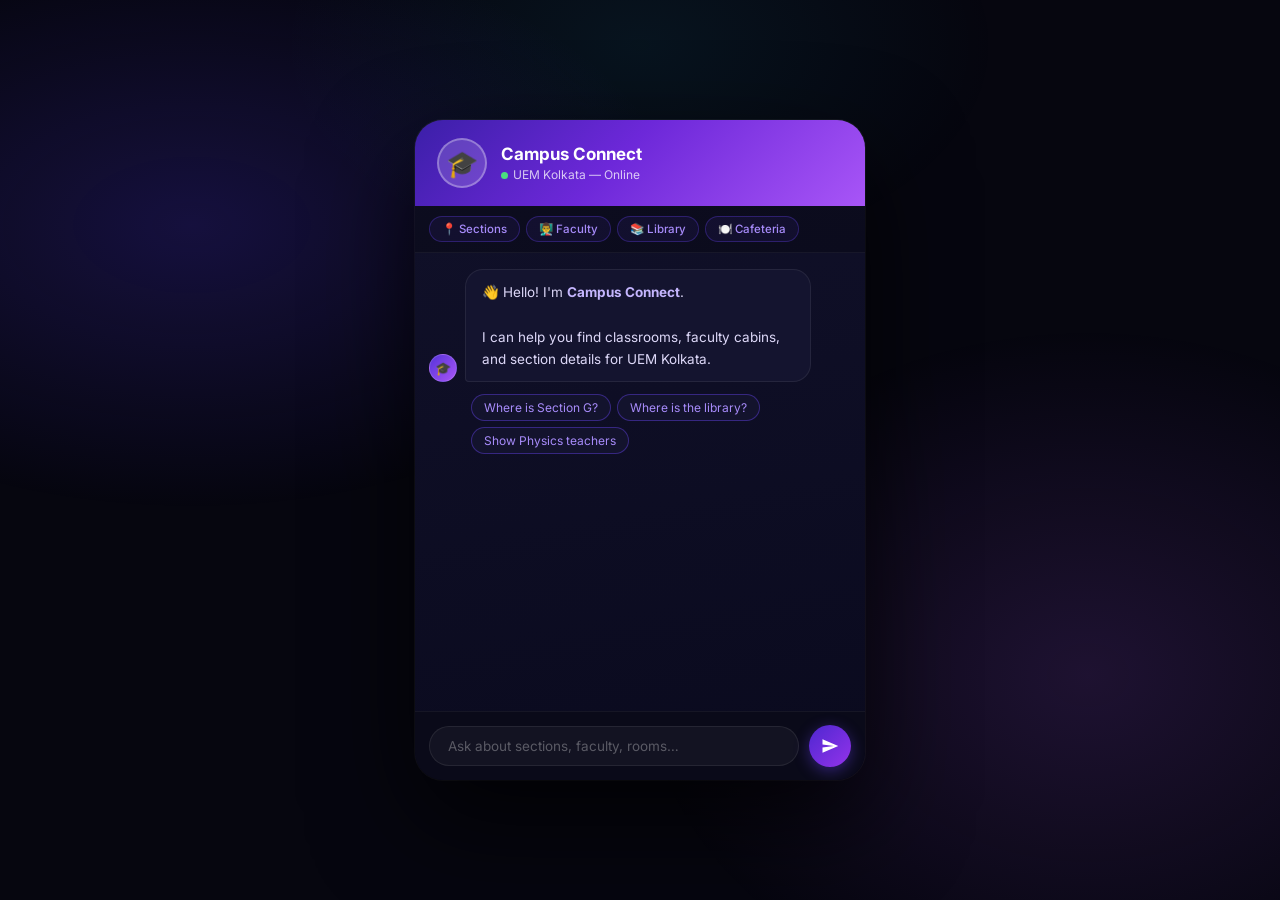
==== frontend/index.html @ 77c31ac7 "feat: restructure for GitHub Pages + Render deployment - Add frontend/ (GitHub Pages): index.html, s" ====
<!DOCTYPE html>
<html lang="en">
<head>
    <meta charset="UTF-8" />
    <meta name="viewport" content="width=device-width, initial-scale=1.0" />
    <title>Campus Connect — UEM Kolkata</title>
    <meta name="description" content="Campus Connect is the official AI chatbot for UEM Kolkata. Find sections, faculty cabins, room locations and more." />
    <link rel="preconnect" href="https://fonts.googleapis.com" />
    <link href="https://fonts.googleapis.com/css2?family=Inter:wght@300;400;500;600;700&display=swap" rel="stylesheet" />
    <link rel="stylesheet" href="style.css" />
</head>
<body>

    <div class="chat-widget">
        <div class="chat-header">
            <div class="bot-avatar">🎓</div>
            <div class="bot-info">
                <h2>Campus Connect</h2>
                <p><span class="status-dot"></span>UEM Kolkata — Online</p>
            </div>
        </div>

        <div class="mode-bar">
            <div class="mode-chip" id="chip-sections" onclick="window.UI.quickSend('Where is Section A?')">📍 Sections</div>
            <div class="mode-chip" id="chip-faculty"  onclick="window.UI.quickSend('Show all Physics faculty')">👨‍🏫 Faculty</div>
            <div class="mode-chip" id="chip-library"  onclick="window.UI.quickSend('Where is the library?')">📚 Library</div>
            <div class="mode-chip" id="chip-cafeteria" onclick="window.UI.quickSend('Where is the cafeteria?')">🍽️ Cafeteria</div>
        </div>

        <div class="chat-messages" id="chatMessages"></div>

        <div class="chat-input-area">
            <input id="userInput" type="text" placeholder="Ask about sections, faculty, rooms…" autocomplete="off" />
            <button id="sendBtn" aria-label="Send">
                <svg width="18" height="18" viewBox="0 0 24 24">
                    <path d="M2.01 21L23 12 2.01 3 2 10l15 2-15 2z" />
                </svg>
            </button>
        </div>
    </div>

    <script src="script.js"></script>
    <script>
        window.addEventListener('DOMContentLoaded', async () => {
            const ok = await window.SearchEngine.init();
            if (ok) {
                window.UI.init();
            } else {
                document.getElementById('chatMessages').innerHTML =
                    '<div class="error-msg">⚠️ Failed to load campus data. Please refresh.</div>';
            }
        });
    </script>
</body>
</html>
---- frontend/style.css ----
/* ===================================================
   Campus Connect — style.css
   GitHub Pages frontend stylesheet
   =================================================== */

:root {
    --primary:         #3b1fa8;
    --primary-light:   #6d28d9;
    --accent:          #a855f7;
    --bg-dark:         #06060f;
    --card-bg:         linear-gradient(170deg, #11112a 0%, #0a0a1e 100%);
    --header-gradient: linear-gradient(135deg, #3b1fa8 0%, #6d28d9 45%, #a855f7 100%);
    --text-main:       #ddd8f8;
    --text-dim:        rgba(255, 255, 255, 0.75);
    --border:          rgba(255, 255, 255, 0.06);
}

*, *::before, *::after {
    box-sizing: border-box;
    margin: 0;
    padding: 0;
}

body {
    font-family: 'Inter', sans-serif;
    background: var(--bg-dark);
    display: flex;
    justify-content: center;
    align-items: center;
    min-height: 100vh;
    padding: 20px;
}

/* Animated background glow */
body::before {
    content: '';
    position: fixed;
    inset: 0;
    background:
        radial-gradient(ellipse 55% 45% at 15% 25%, rgba(79,55,230,.22) 0%, transparent 70%),
        radial-gradient(ellipse 50% 55% at 85% 75%, rgba(168,85,247,.15) 0%, transparent 70%),
        radial-gradient(ellipse 40% 35% at 50% 5%,  rgba(34,211,238,.07) 0%, transparent 70%);
    z-index: -1;
    animation: bgShift 10s ease-in-out infinite alternate;
}

@keyframes bgShift {
    0%   { opacity: .6 }
    100% { opacity: 1  }
}

/* ── Chat Widget ── */
.chat-widget {
    width: 450px;
    max-width: 100%;
    border-radius: 28px;
    overflow: hidden;
    box-shadow:
        0 40px 100px rgba(0,0,0,.75),
        0 0 0 1px var(--border),
        inset 0 1px 0 rgba(255,255,255,.09);
    display: flex;
    flex-direction: column;
    height: 660px;
    background: var(--card-bg);
}

/* ── Header ── */
.chat-header {
    background: var(--header-gradient);
    padding: 18px 22px;
    display: flex;
    align-items: center;
    gap: 14px;
    flex-shrink: 0;
    position: relative;
    overflow: hidden;
}

.bot-avatar {
    width: 50px; height: 50px;
    border-radius: 50%;
    background: rgba(255,255,255,.15);
    display: flex; align-items: center; justify-content: center;
    font-size: 26px;
    flex-shrink: 0;
    border: 2px solid rgba(255,255,255,.3);
    z-index: 1;
}

.bot-info { z-index: 1; }
.bot-info h2 { font-size: 17px; font-weight: 700; color: #fff; }
.bot-info p  { font-size: 12px; color: var(--text-dim); margin-top: 3px; }

.status-dot {
    width: 7px; height: 7px;
    background: #4ade80;
    border-radius: 50%;
    display: inline-block;
    margin-right: 5px;
    animation: pulse 2s ease infinite;
}

@keyframes pulse {
    0%, 100% { opacity: 1; box-shadow: 0 0 0 0 rgba(74,222,128,.5); }
    50%       { opacity: .7; box-shadow: 0 0 0 5px rgba(74,222,128,0); }
}

/* ── Mode bar ── */
.mode-bar {
    display: flex;
    gap: 6px;
    padding: 10px 14px;
    background: rgba(0,0,0,.25);
    border-bottom: 1px solid rgba(255,255,255,.05);
    flex-shrink: 0;
    overflow-x: auto;
}
.mode-bar::-webkit-scrollbar { display: none }

.mode-chip {
    display: flex; align-items: center; gap: 5px;
    padding: 5px 12px;
    border-radius: 20px;
    font-size: 11.5px; font-weight: 500;
    cursor: pointer;
    border: 1px solid rgba(108,71,255,.3);
    background: rgba(108,71,255,.08);
    color: #a78bfa;
    white-space: nowrap;
    transition: all .2s;
}
.mode-chip:hover {
    background: linear-gradient(135deg, #5533d8, #9333ea);
    color: #fff;
    border-color: transparent;
}

/* ── Messages ── */
.chat-messages {
    flex: 1;
    overflow-y: auto;
    padding: 16px 14px;
    display: flex;
    flex-direction: column;
    gap: 10px;
    scroll-behavior: smooth;
}
.chat-messages::-webkit-scrollbar { width: 3px }
.chat-messages::-webkit-scrollbar-thumb { background: rgba(108,71,255,.4); border-radius: 4px }

.msg { display: flex; align-items: flex-end; gap: 8px; animation: fadeUp .3s ease; }
@keyframes fadeUp {
    from { opacity: 0; transform: translateY(12px) }
    to   { opacity: 1; transform: translateY(0) }
}
.msg.bot  { flex-direction: row }
.msg.user { flex-direction: row-reverse }

.msg-avatar {
    width: 28px; height: 28px;
    border-radius: 50%;
    background: linear-gradient(135deg, #5533d8, #a855f7);
    display: flex; align-items: center; justify-content: center;
    font-size: 13px;
    flex-shrink: 0;
    border: 1px solid rgba(255,255,255,.15);
}

.bubble {
    max-width: 82%;
    padding: 11px 16px;
    border-radius: 18px;
    font-size: 13.5px;
    line-height: 1.65;
}
.msg.bot  .bubble {
    background: rgba(22,22,48,.95);
    color: var(--text-main);
    border-bottom-left-radius: 4px;
    border: 1px solid rgba(255,255,255,.07);
}
.msg.user .bubble {
    background: linear-gradient(135deg, #4e27d0, #9333ea);
    color: #fff;
    border-bottom-right-radius: 4px;
    box-shadow: 0 4px 15px rgba(108,71,255,.3);
}

.bubble strong { color: #c4b5fd }
.bubble hr     { border: none; border-top: 1px solid rgba(255,255,255,.08); margin: 8px 0; }

/* AI label badge */
.ai-badge {
    display: inline-block;
    font-size: 10px;
    background: rgba(168,85,247,.2);
    border: 1px solid rgba(168,85,247,.35);
    color: #c084fc;
    padding: 1px 7px;
    border-radius: 10px;
    margin-bottom: 6px;
    font-weight: 500;
    letter-spacing: .3px;
}

.dept-tag {
    display: inline-block;
    background: rgba(108,71,255,.18);
    border: 1px solid rgba(108,71,255,.35);
    color: #a78bfa;
    padding: 2px 9px;
    border-radius: 20px;
    font-size: 11px; font-weight: 500;
    margin: 2px;
}

/* Typing indicator */
.typing-dots { display: flex; gap: 5px; padding: 12px 16px; }
.typing-dots span {
    width: 7px; height: 7px;
    background: linear-gradient(135deg, #6c47ff, #a855f7);
    border-radius: 50%;
    animation: bounce 1.3s ease infinite;
}
.typing-dots span:nth-child(2) { animation-delay: .2s }
.typing-dots span:nth-child(3) { animation-delay: .4s }

@keyframes bounce {
    0%, 80%, 100% { transform: translateY(0);   opacity: .6 }
    40%            { transform: translateY(-7px); opacity: 1  }
}

/* Quick reply chips */
.quick-replies { display: flex; flex-wrap: wrap; gap: 6px; padding: 2px 14px 8px 42px; }
.quick-btn {
    background: rgba(22,22,48,.8);
    border: 1px solid rgba(108,71,255,.4);
    color: #a78bfa;
    padding: 5px 12px;
    border-radius: 20px;
    font-size: 12px;
    cursor: pointer;
    transition: all .2s;
    font-family: 'Inter', sans-serif;
}
.quick-btn:hover {
    background: linear-gradient(135deg, #5533d8, #9333ea);
    color: #fff;
    transform: translateY(-1px);
}

/* Input area */
.chat-input-area {
    padding: 13px 14px;
    background: rgba(10,10,25,.95);
    border-top: 1px solid rgba(255,255,255,.05);
    display: flex;
    gap: 10px;
    align-items: center;
    flex-shrink: 0;
}

#userInput {
    flex: 1;
    background: rgba(255,255,255,.04);
    border: 1px solid rgba(255,255,255,.08);
    border-radius: 50px;
    padding: 11px 18px;
    color: var(--text-main);
    font-size: 13.5px;
    font-family: 'Inter', sans-serif;
    outline: none;
    transition: all .25s;
}
#userInput:focus { border-color: rgba(108,71,255,.6); background: rgba(255,255,255,.06) }
#userInput::placeholder { color: rgba(255,255,255,.3) }

#sendBtn {
    width: 42px; height: 42px;
    border-radius: 50%;
    background: linear-gradient(135deg, #4e27d0, #9333ea);
    border: none;
    cursor: pointer;
    display: flex; align-items: center; justify-content: center;
    transition: all .15s;
    box-shadow: 0 4px 15px rgba(108,71,255,.4);
    flex-shrink: 0;
}
#sendBtn:hover  { transform: scale(1.1); box-shadow: 0 6px 25px rgba(108,71,255,.6) }
#sendBtn:active { transform: scale(0.97) }
#sendBtn svg    { fill: white }

/* Error message */
.error-msg {
    padding: 16px;
    color: #f87171;
    text-align: center;
    font-size: 13px;
}
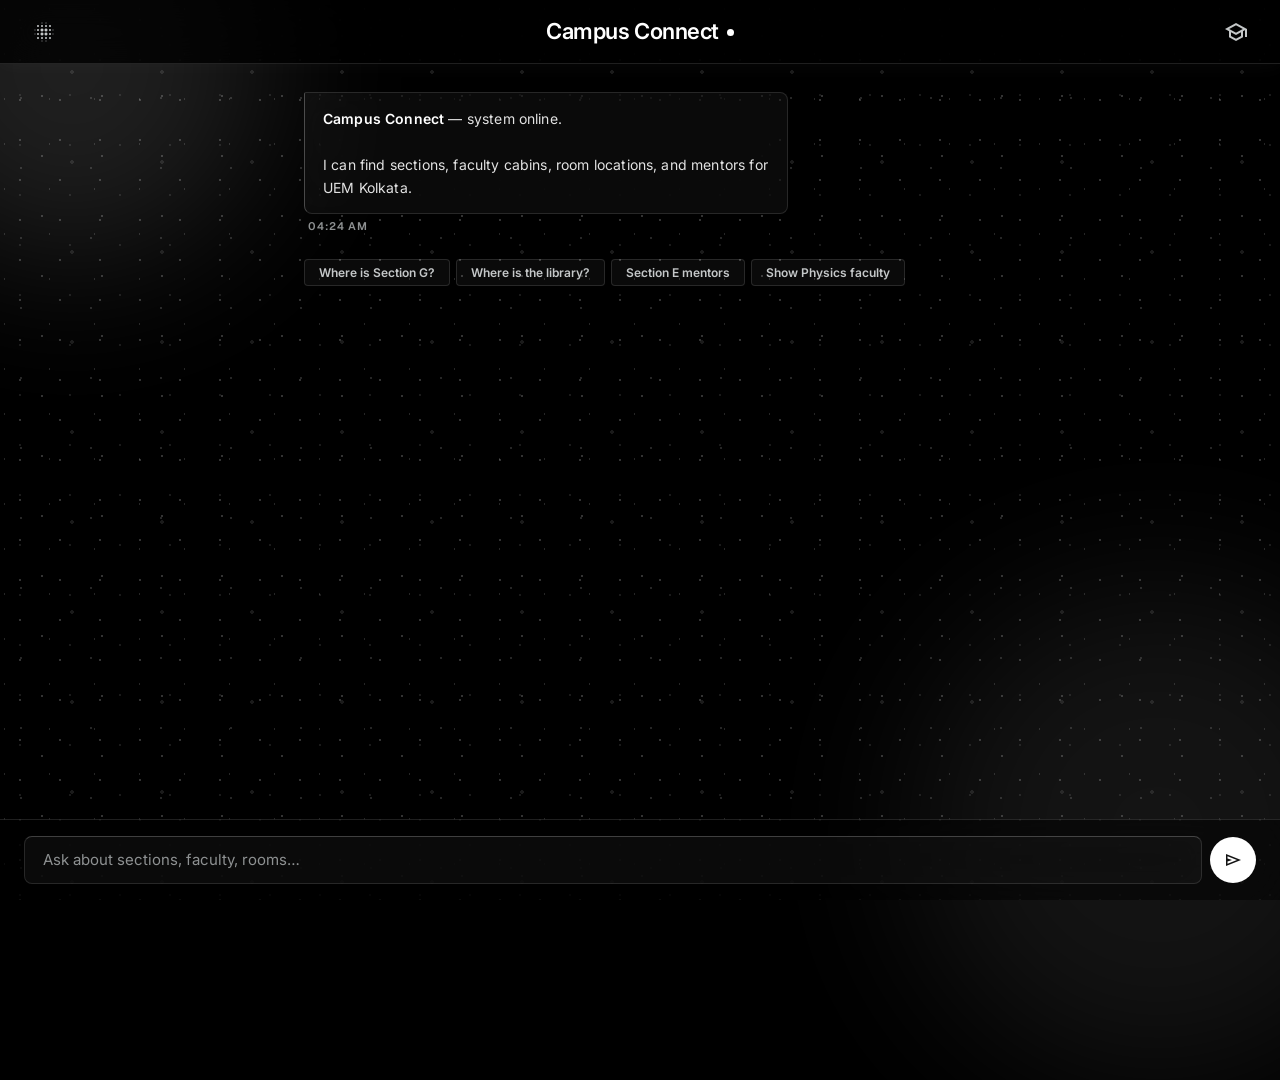
==== commit 59fa2c34: "feat: apply Obsidian Glass Noir UI transformation from stitch_monochrome_glass_chatbot" ====
--- a/frontend/index.html
+++ b/frontend/index.html
@@ -1,42 +1,70 @@
 <!DOCTYPE html>
-<html lang="en">
+<html lang="en" class="dark">
 <head>
     <meta charset="UTF-8" />
     <meta name="viewport" content="width=device-width, initial-scale=1.0" />
     <title>Campus Connect — UEM Kolkata</title>
-    <meta name="description" content="Campus Connect is the official AI chatbot for UEM Kolkata. Find sections, faculty cabins, room locations and more." />
+    <meta name="description" content="Campus Connect is the official AI assistant for UEM Kolkata. Find sections, faculty cabins, and room locations." />
+
+    <!-- Fonts -->
     <link rel="preconnect" href="https://fonts.googleapis.com" />
-    <link href="https://fonts.googleapis.com/css2?family=Inter:wght@300;400;500;600;700&display=swap" rel="stylesheet" />
+    <link rel="preconnect" href="https://fonts.gstatic.com" crossorigin />
+    <link href="https://fonts.googleapis.com/css2?family=Geist:wght@100..900&family=Inter:ital,opsz,wght@0,14..32,100..900;1,14..32,100..900&display=swap" rel="stylesheet" />
+    <link href="https://fonts.googleapis.com/css2?family=Material+Symbols+Outlined:wght,FILL@100..700,0..1&display=swap" rel="stylesheet" />
+
     <link rel="stylesheet" href="style.css" />
 </head>
 <body>
 
-    <div class="chat-widget">
-        <div class="chat-header">
-            <div class="bot-avatar">🎓</div>
-            <div class="bot-info">
-                <h2>Campus Connect</h2>
-                <p><span class="status-dot"></span>UEM Kolkata — Online</p>
-            </div>
+    <!-- Drifting dots background -->
+    <div class="drifting-dots"></div>
+
+    <!-- Ambient blobs -->
+    <div class="fixed inset-0 z-[-1] overflow-hidden pointer-events-none">
+        <div class="ambient-blob" style="width:400px;height:400px;top:-15%;left:-10%;"></div>
+        <div class="ambient-blob" style="width:500px;height:500px;bottom:-20%;right:-10%;background:#a0a0a0;"></div>
+    </div>
+
+    <!-- ── Header ── -->
+    <header class="top-bar">
+        <button class="icon-btn" id="menuBtn" aria-label="Menu" title="Quick topics">
+            <span class="material-symbols-outlined">blur_on</span>
+        </button>
+        <div class="brand">
+            <h1>Campus Connect</h1>
+            <div class="pulse-dot" id="statusDot"></div>
         </div>
+        <button class="icon-btn" id="settingsBtn" aria-label="Settings" title="UEM Kolkata">
+            <span class="material-symbols-outlined">school</span>
+        </button>
+    </header>
 
-        <div class="mode-bar">
-            <div class="mode-chip" id="chip-sections" onclick="window.UI.quickSend('Where is Section A?')">📍 Sections</div>
-            <div class="mode-chip" id="chip-faculty"  onclick="window.UI.quickSend('Show all Physics faculty')">👨‍🏫 Faculty</div>
-            <div class="mode-chip" id="chip-library"  onclick="window.UI.quickSend('Where is the library?')">📚 Library</div>
-            <div class="mode-chip" id="chip-cafeteria" onclick="window.UI.quickSend('Where is the cafeteria?')">🍽️ Cafeteria</div>
+    <!-- ── Suggested prompt chips (shown below header on menu tap) ── -->
+    <div class="chips-bar" id="chipsBar">
+        <button class="chip" onclick="window.UI.quickSend('Where is Section A?')">📍 Sections</button>
+        <button class="chip" onclick="window.UI.quickSend('Show all Physics faculty')">👨‍🏫 Faculty</button>
+        <button class="chip" onclick="window.UI.quickSend('Where is the library?')">📚 Library</button>
+        <button class="chip" onclick="window.UI.quickSend('Where is the cafeteria?')">🍽️ Cafeteria</button>
+        <button class="chip" onclick="window.UI.quickSend('Who are the mentors for Section E?')">🧑‍🏫 Mentors</button>
+    </div>
+
+    <!-- ── Chat stream ── -->
+    <main class="chat-stream" id="chatMessages"></main>
+
+    <!-- ── Input bar ── -->
+    <div class="input-bar">
+        <div class="input-wrap">
+            <input
+                id="userInput"
+                type="text"
+                placeholder="Ask about sections, faculty, rooms…"
+                autocomplete="off"
+            />
+            <div class="cursor-blink"></div>
         </div>
-
-        <div class="chat-messages" id="chatMessages"></div>
-
-        <div class="chat-input-area">
-            <input id="userInput" type="text" placeholder="Ask about sections, faculty, rooms…" autocomplete="off" />
-            <button id="sendBtn" aria-label="Send">
-                <svg width="18" height="18" viewBox="0 0 24 24">
-                    <path d="M2.01 21L23 12 2.01 3 2 10l15 2-15 2z" />
-                </svg>
-            </button>
-        </div>
+        <button class="send-btn" id="sendBtn" aria-label="Send">
+            <span class="material-symbols-outlined">send</span>
+        </button>
     </div>
 
     <script src="script.js"></script>
@@ -49,6 +77,11 @@
                 document.getElementById('chatMessages').innerHTML =
                     '<div class="error-msg">⚠️ Failed to load campus data. Please refresh.</div>';
             }
+
+            // Toggle chips bar
+            document.getElementById('menuBtn').addEventListener('click', () => {
+                document.getElementById('chipsBar').classList.toggle('open');
+            });
         });
     </script>
 </body>
--- a/frontend/style.css
+++ b/frontend/style.css
@@ -1,300 +1,499 @@
 /* ===================================================
    Campus Connect — style.css
-   GitHub Pages frontend stylesheet
+   Design System: Obsidian Glass / Dark Noir
+   Monochromatic • Glassmorphism • Inter + Geist
    =================================================== */
 
+/* ── Google Fonts already loaded via <link> ── */
+
+/* ── Design Tokens ─────────────────────────────── */
 :root {
-    --primary:         #3b1fa8;
-    --primary-light:   #6d28d9;
-    --accent:          #a855f7;
-    --bg-dark:         #06060f;
-    --card-bg:         linear-gradient(170deg, #11112a 0%, #0a0a1e 100%);
-    --header-gradient: linear-gradient(135deg, #3b1fa8 0%, #6d28d9 45%, #a855f7 100%);
-    --text-main:       #ddd8f8;
-    --text-dim:        rgba(255, 255, 255, 0.75);
-    --border:          rgba(255, 255, 255, 0.06);
-}
-
+    /* Surfaces */
+    --bg:                  #000000;
+    --surface:             #131313;
+    --surface-dim:         #131313;
+    --surface-bright:      #393939;
+    --surface-low:         #1b1b1b;
+    --surface-container:   #1f1f1f;
+    --surface-high:        #2a2a2a;
+    --surface-highest:     #353535;
+
+    /* Text */
+    --on-surface:          #e2e2e2;
+    --on-surface-variant:  #c4c7c8;
+    --secondary-text:      #8e9192;
+
+    /* Primary = white */
+    --primary:             #ffffff;
+    --on-primary:          #131313;
+
+    /* Glass */
+    --glass-fill:          rgba(255, 255, 255, 0.04);
+    --glass-fill-high:     rgba(255, 255, 255, 0.08);
+    --glass-border:        rgba(255, 255, 255, 0.12);
+    --glass-blur:          20px;
+
+    /* Outline */
+    --outline:             #444748;
+
+    /* Typography */
+    --font-body:           'Inter', sans-serif;
+    --font-mono:           'Geist', monospace;
+
+    /* Spacing unit */
+    --unit:                8px;
+    --gutter:              16px;
+    --pad:                 24px;
+    --max-w:               720px;
+
+    /* Radius — soft-brutalist */
+    --r-sm:   2px;
+    --r-md:   4px;
+    --r-lg:   8px;
+    --r-full: 9999px;
+}
+
+/* ── Reset ──────────────────────────────────────── */
 *, *::before, *::after {
     box-sizing: border-box;
     margin: 0;
     padding: 0;
 }
 
+html { height: 100%; }
+
 body {
-    font-family: 'Inter', sans-serif;
-    background: var(--bg-dark);
-    display: flex;
-    justify-content: center;
-    align-items: center;
-    min-height: 100vh;
-    padding: 20px;
-}
-
-/* Animated background glow */
-body::before {
-    content: '';
+    font-family: var(--font-body);
+    font-size: 14px;
+    line-height: 1.55;
+    letter-spacing: 0.01em;
+    color: var(--on-surface);
+    background: var(--bg);
+    min-height: 100dvh;
+    overflow: hidden;
+    display: flex;
+    flex-direction: column;
+}
+
+/* ── Drifting dots background ───────────────────── */
+.drifting-dots {
     position: fixed;
     inset: 0;
-    background:
-        radial-gradient(ellipse 55% 45% at 15% 25%, rgba(79,55,230,.22) 0%, transparent 70%),
-        radial-gradient(ellipse 50% 55% at 85% 75%, rgba(168,85,247,.15) 0%, transparent 70%),
-        radial-gradient(ellipse 40% 35% at 50% 5%,  rgba(34,211,238,.07) 0%, transparent 70%);
     z-index: -1;
-    animation: bgShift 10s ease-in-out infinite alternate;
-}
-
-@keyframes bgShift {
-    0%   { opacity: .6 }
-    100% { opacity: 1  }
-}
-
-/* ── Chat Widget ── */
-.chat-widget {
-    width: 450px;
+    pointer-events: none;
+    background-image:
+        radial-gradient(circle at 10% 20%, rgba(255,255,255,.15) 1px,   transparent 1px),
+        radial-gradient(circle at 70% 60%, rgba(255,255,255,.20) 1.5px, transparent 1.5px),
+        radial-gradient(circle at 40% 90%, rgba(255,255,255,.10) 1px,   transparent 1px),
+        radial-gradient(circle at 90% 10%, rgba(255,255,255,.25) 0.5px, transparent 0.5px),
+        radial-gradient(circle at 30% 40%, rgba(255,255,255,.15) 1.5px, transparent 1.5px),
+        radial-gradient(circle at 80% 80%, rgba(255,255,255,.10) 2px,   transparent 2px),
+        radial-gradient(circle at 50% 50%, rgba(255,255,255,.20) 1px,   transparent 1px);
+    background-size: 45px 45px, 60px 60px, 50px 50px, 30px 30px, 70px 70px, 90px 90px, 40px 40px;
+    animation: drift-bg 120s linear infinite;
+}
+
+@keyframes drift-bg {
+    0%   { background-position: 0 0,    0 0,    0 0,      0 0,      0 0,      0 0,     0 0; }
+    100% { background-position: 450px 450px, 600px 600px, -500px 500px, 300px -300px, -700px -700px, 900px 900px, -400px 400px; }
+}
+
+/* Ambient blobs */
+.ambient-blob {
+    position: absolute;
+    border-radius: 50%;
+    filter: blur(80px);
+    opacity: 0.12;
+    z-index: -1;
+    pointer-events: none;
+    background: #ffffff;
+}
+
+/* ── Glass utilities ────────────────────────────── */
+.glass {
+    background: var(--glass-fill);
+    backdrop-filter: blur(var(--glass-blur));
+    -webkit-backdrop-filter: blur(var(--glass-blur));
+    border: 1px solid var(--glass-border);
+}
+
+.glass-high {
+    background: var(--glass-fill-high);
+    backdrop-filter: blur(var(--glass-blur));
+    -webkit-backdrop-filter: blur(var(--glass-blur));
+    border: 1px solid var(--glass-border);
+    box-shadow: 0 0 20px rgba(255,255,255,.05);
+}
+
+/* ── Top bar ────────────────────────────────────── */
+.top-bar {
+    position: fixed;
+    top: 0;
+    left: 0;
+    right: 0;
+    z-index: 50;
+    height: 64px;
+    background: rgba(0,0,0,.80);
+    backdrop-filter: blur(20px);
+    -webkit-backdrop-filter: blur(20px);
+    border-bottom: 1px solid var(--glass-border);
+    box-shadow: 0 0 20px rgba(255,255,255,.04);
+    display: flex;
+    align-items: center;
+    justify-content: space-between;
+    padding: 0 var(--pad);
     max-width: 100%;
-    border-radius: 28px;
-    overflow: hidden;
-    box-shadow:
-        0 40px 100px rgba(0,0,0,.75),
-        0 0 0 1px var(--border),
-        inset 0 1px 0 rgba(255,255,255,.09);
-    display: flex;
-    flex-direction: column;
-    height: 660px;
-    background: var(--card-bg);
-}
-
-/* ── Header ── */
-.chat-header {
-    background: var(--header-gradient);
-    padding: 18px 22px;
-    display: flex;
-    align-items: center;
-    gap: 14px;
+}
+
+.brand {
+    display: flex;
+    align-items: center;
+    gap: 8px;
+}
+
+.brand h1 {
+    font-family: var(--font-body);
+    font-size: 20px;
+    font-weight: 600;
+    letter-spacing: -0.02em;
+    color: var(--primary);
+}
+
+.pulse-dot {
+    width: 7px; height: 7px;
+    border-radius: 50%;
+    background: var(--primary);
+    animation: pulse 2s cubic-bezier(.4,0,.6,1) infinite;
+    margin-top: 2px;
+}
+
+@keyframes pulse {
+    0%, 100% { opacity: 1; }
+    50%       { opacity: .25; }
+}
+
+.icon-btn {
+    background: transparent;
+    border: none;
+    cursor: pointer;
+    color: var(--on-surface-variant);
+    padding: 8px;
+    border-radius: var(--r-full);
+    display: flex;
+    align-items: center;
+    justify-content: center;
+    transition: background .15s, color .15s, transform .1s;
+}
+.icon-btn:hover  { background: rgba(255,255,255,.08); color: var(--primary); }
+.icon-btn:active { transform: scale(.92); }
+
+/* ── Chips bar (quick topics) ───────────────────── */
+.chips-bar {
+    position: fixed;
+    top: 64px;
+    left: 0; right: 0;
+    z-index: 40;
+    display: flex;
+    gap: 6px;
+    padding: 0 var(--gutter);
+    background: rgba(0,0,0,.75);
+    backdrop-filter: blur(20px);
+    -webkit-backdrop-filter: blur(20px);
+    border-bottom: 1px solid var(--outline);
+    overflow-x: auto;
+    max-height: 0;
+    opacity: 0;
+    transition: max-height .3s ease, opacity .3s ease, padding .3s ease;
+    scrollbar-width: none;
+}
+.chips-bar::-webkit-scrollbar { display: none; }
+.chips-bar.open {
+    max-height: 56px;
+    opacity: 1;
+    padding-top: 10px;
+    padding-bottom: 10px;
+}
+
+.chip {
     flex-shrink: 0;
-    position: relative;
-    overflow: hidden;
-}
-
-.bot-avatar {
-    width: 50px; height: 50px;
-    border-radius: 50%;
-    background: rgba(255,255,255,.15);
-    display: flex; align-items: center; justify-content: center;
-    font-size: 26px;
-    flex-shrink: 0;
-    border: 2px solid rgba(255,255,255,.3);
-    z-index: 1;
-}
-
-.bot-info { z-index: 1; }
-.bot-info h2 { font-size: 17px; font-weight: 700; color: #fff; }
-.bot-info p  { font-size: 12px; color: var(--text-dim); margin-top: 3px; }
-
-.status-dot {
-    width: 7px; height: 7px;
-    background: #4ade80;
-    border-radius: 50%;
-    display: inline-block;
-    margin-right: 5px;
-    animation: pulse 2s ease infinite;
-}
-
-@keyframes pulse {
-    0%, 100% { opacity: 1; box-shadow: 0 0 0 0 rgba(74,222,128,.5); }
-    50%       { opacity: .7; box-shadow: 0 0 0 5px rgba(74,222,128,0); }
-}
-
-/* ── Mode bar ── */
-.mode-bar {
-    display: flex;
-    gap: 6px;
-    padding: 10px 14px;
-    background: rgba(0,0,0,.25);
-    border-bottom: 1px solid rgba(255,255,255,.05);
-    flex-shrink: 0;
-    overflow-x: auto;
-}
-.mode-bar::-webkit-scrollbar { display: none }
-
-.mode-chip {
-    display: flex; align-items: center; gap: 5px;
-    padding: 5px 12px;
-    border-radius: 20px;
-    font-size: 11.5px; font-weight: 500;
+    background: var(--glass-fill);
+    border: 1px solid var(--glass-border);
+    color: var(--on-surface-variant);
+    padding: 4px 14px;
+    border-radius: var(--r-md);
+    font-family: var(--font-mono);
+    font-size: 11px;
+    font-weight: 600;
+    letter-spacing: 0.08em;
+    text-transform: uppercase;
     cursor: pointer;
-    border: 1px solid rgba(108,71,255,.3);
-    background: rgba(108,71,255,.08);
-    color: #a78bfa;
     white-space: nowrap;
-    transition: all .2s;
-}
-.mode-chip:hover {
-    background: linear-gradient(135deg, #5533d8, #9333ea);
-    color: #fff;
-    border-color: transparent;
-}
-
-/* ── Messages ── */
-.chat-messages {
+    transition: background .15s, color .15s, border-color .15s;
+}
+.chip:hover {
+    background: rgba(255,255,255,.12);
+    color: var(--primary);
+    border-color: rgba(255,255,255,.3);
+}
+
+/* ── Chat stream ────────────────────────────────── */
+.chat-stream {
     flex: 1;
     overflow-y: auto;
-    padding: 16px 14px;
+    padding: 88px var(--gutter) 120px;
     display: flex;
     flex-direction: column;
-    gap: 10px;
-    scroll-behavior: smooth;
-}
-.chat-messages::-webkit-scrollbar { width: 3px }
-.chat-messages::-webkit-scrollbar-thumb { background: rgba(108,71,255,.4); border-radius: 4px }
-
-.msg { display: flex; align-items: flex-end; gap: 8px; animation: fadeUp .3s ease; }
+    gap: 20px;
+    max-width: var(--max-w);
+    width: 100%;
+    margin: 0 auto;
+    scrollbar-width: none;
+}
+.chat-stream::-webkit-scrollbar { display: none; }
+
+/* ── Messages ───────────────────────────────────── */
+.msg {
+    display: flex;
+    flex-direction: column;
+    gap: 4px;
+    max-width: 85%;
+    animation: fadeUp .25s ease;
+}
+
 @keyframes fadeUp {
-    from { opacity: 0; transform: translateY(12px) }
-    to   { opacity: 1; transform: translateY(0) }
-}
-.msg.bot  { flex-direction: row }
-.msg.user { flex-direction: row-reverse }
-
-.msg-avatar {
-    width: 28px; height: 28px;
-    border-radius: 50%;
-    background: linear-gradient(135deg, #5533d8, #a855f7);
-    display: flex; align-items: center; justify-content: center;
-    font-size: 13px;
-    flex-shrink: 0;
-    border: 1px solid rgba(255,255,255,.15);
-}
-
-.bubble {
-    max-width: 82%;
-    padding: 11px 16px;
-    border-radius: 18px;
-    font-size: 13.5px;
+    from { opacity: 0; transform: translateY(10px); }
+    to   { opacity: 1; transform: translateY(0); }
+}
+
+/* Bot message — left, glass panel */
+.msg.bot {
+    align-items: flex-start;
+    align-self: flex-start;
+}
+
+.msg.bot .bubble {
+    background: var(--glass-fill);
+    backdrop-filter: blur(var(--glass-blur));
+    -webkit-backdrop-filter: blur(var(--glass-blur));
+    border: 1px solid var(--glass-border);
+    border-left: 1px solid rgba(255,255,255,.25);
+    border-radius: var(--r-lg);
+    border-top-left-radius: var(--r-sm);
+    padding: 14px 18px;
+    color: var(--on-surface);
+    font-size: 14px;
     line-height: 1.65;
 }
-.msg.bot  .bubble {
-    background: rgba(22,22,48,.95);
-    color: var(--text-main);
-    border-bottom-left-radius: 4px;
-    border: 1px solid rgba(255,255,255,.07);
-}
+
+/* User message — right, slightly more opaque */
+.msg.user {
+    align-items: flex-end;
+    align-self: flex-end;
+}
+
 .msg.user .bubble {
-    background: linear-gradient(135deg, #4e27d0, #9333ea);
-    color: #fff;
-    border-bottom-right-radius: 4px;
-    box-shadow: 0 4px 15px rgba(108,71,255,.3);
-}
-
-.bubble strong { color: #c4b5fd }
-.bubble hr     { border: none; border-top: 1px solid rgba(255,255,255,.08); margin: 8px 0; }
-
-/* AI label badge */
+    background: var(--surface-high);
+    border-radius: var(--r-lg);
+    border-top-right-radius: var(--r-sm);
+    padding: 14px 18px;
+    color: var(--on-surface);
+    font-size: 14px;
+    line-height: 1.65;
+}
+
+/* Timestamp under each message */
+.msg-time {
+    font-family: var(--font-mono);
+    font-size: 11px;
+    font-weight: 600;
+    letter-spacing: 0.08em;
+    text-transform: uppercase;
+    color: var(--secondary-text);
+    padding: 0 4px;
+}
+
+/* Content styles inside bubbles */
+.bubble strong  { color: var(--primary); font-weight: 600; }
+.bubble em      { color: var(--on-surface-variant); }
+.bubble hr      { border: none; border-top: 1px solid var(--outline); margin: 10px 0; }
+
+/* AI badge */
 .ai-badge {
     display: inline-block;
+    font-family: var(--font-mono);
     font-size: 10px;
-    background: rgba(168,85,247,.2);
-    border: 1px solid rgba(168,85,247,.35);
-    color: #c084fc;
-    padding: 1px 7px;
-    border-radius: 10px;
-    margin-bottom: 6px;
-    font-weight: 500;
-    letter-spacing: .3px;
-}
-
+    font-weight: 600;
+    letter-spacing: 0.1em;
+    text-transform: uppercase;
+    color: var(--secondary-text);
+    border: 1px solid var(--outline);
+    padding: 2px 8px;
+    border-radius: var(--r-sm);
+    margin-bottom: 8px;
+}
+
+/* Dept tags inside bubbles */
 .dept-tag {
     display: inline-block;
-    background: rgba(108,71,255,.18);
-    border: 1px solid rgba(108,71,255,.35);
-    color: #a78bfa;
-    padding: 2px 9px;
-    border-radius: 20px;
-    font-size: 11px; font-weight: 500;
-    margin: 2px;
-}
-
-/* Typing indicator */
-.typing-dots { display: flex; gap: 5px; padding: 12px 16px; }
-.typing-dots span {
-    width: 7px; height: 7px;
-    background: linear-gradient(135deg, #6c47ff, #a855f7);
-    border-radius: 50%;
-    animation: bounce 1.3s ease infinite;
-}
-.typing-dots span:nth-child(2) { animation-delay: .2s }
-.typing-dots span:nth-child(3) { animation-delay: .4s }
-
-@keyframes bounce {
-    0%, 80%, 100% { transform: translateY(0);   opacity: .6 }
-    40%            { transform: translateY(-7px); opacity: 1  }
-}
-
-/* Quick reply chips */
-.quick-replies { display: flex; flex-wrap: wrap; gap: 6px; padding: 2px 14px 8px 42px; }
+    font-family: var(--font-mono);
+    font-size: 10px;
+    font-weight: 600;
+    letter-spacing: 0.08em;
+    text-transform: uppercase;
+    color: var(--secondary-text);
+    border: 1px solid var(--outline);
+    padding: 2px 8px;
+    border-radius: var(--r-sm);
+    margin: 2px 3px 2px 0;
+}
+
+/* Quick reply chips inside chat */
+.quick-replies {
+    display: flex;
+    flex-wrap: wrap;
+    gap: 6px;
+    padding: 4px 0 0 0;
+    align-self: flex-start;
+}
+
 .quick-btn {
-    background: rgba(22,22,48,.8);
-    border: 1px solid rgba(108,71,255,.4);
-    color: #a78bfa;
-    padding: 5px 12px;
-    border-radius: 20px;
+    background: var(--glass-fill);
+    border: 1px solid var(--glass-border);
+    color: var(--on-surface-variant);
+    padding: 5px 14px;
+    border-radius: var(--r-md);
+    font-family: var(--font-mono);
+    font-size: 11px;
+    font-weight: 600;
+    letter-spacing: 0.08em;
+    text-transform: uppercase;
+    cursor: pointer;
+    transition: background .15s, color .15s;
+    font-family: var(--font-body);
+    text-transform: none;
+    letter-spacing: normal;
     font-size: 12px;
-    cursor: pointer;
-    transition: all .2s;
-    font-family: 'Inter', sans-serif;
 }
 .quick-btn:hover {
-    background: linear-gradient(135deg, #5533d8, #9333ea);
-    color: #fff;
-    transform: translateY(-1px);
-}
-
-/* Input area */
-.chat-input-area {
-    padding: 13px 14px;
-    background: rgba(10,10,25,.95);
-    border-top: 1px solid rgba(255,255,255,.05);
-    display: flex;
-    gap: 10px;
-    align-items: center;
-    flex-shrink: 0;
+    background: rgba(255,255,255,.1);
+    color: var(--primary);
+    border-color: rgba(255,255,255,.25);
+}
+
+/* ── Typing indicator ───────────────────────────── */
+#typing-indicator .bubble {
+    display: flex;
+    align-items: center;
+    height: 48px;
+    padding: 14px 18px;
+}
+
+.cursor-block {
+    width: 8px; height: 18px;
+    background: var(--primary);
+    animation: blink-block 1s step-end infinite;
+    border-radius: 1px;
+}
+
+@keyframes blink-block {
+    0%, 100% { opacity: 1; }
+    50%       { opacity: 0; }
+}
+
+/* ── Input bar ──────────────────────────────────── */
+.input-bar {
+    position: fixed;
+    bottom: 0; left: 0; right: 0;
+    z-index: 40;
+    background: rgba(0,0,0,.50);
+    backdrop-filter: blur(40px);
+    -webkit-backdrop-filter: blur(40px);
+    border-top: 1px solid var(--glass-border);
+    padding: 14px var(--gutter);
+    display: flex;
+    align-items: center;
+    gap: var(--unit);
+    max-width: 100%;
+}
+
+.input-wrap {
+    flex: 1;
+    display: flex;
+    align-items: center;
+    gap: 6px;
+    background: var(--glass-fill);
+    border: 1px solid var(--glass-border);
+    border-top-color: rgba(255,255,255,.22);
+    border-radius: var(--r-lg);
+    padding: 12px 18px;
+    backdrop-filter: blur(20px);
+    -webkit-backdrop-filter: blur(20px);
+    transition: border-color .2s;
+}
+
+.input-wrap:focus-within {
+    border-color: rgba(255,255,255,.28);
 }
 
 #userInput {
     flex: 1;
-    background: rgba(255,255,255,.04);
-    border: 1px solid rgba(255,255,255,.08);
-    border-radius: 50px;
-    padding: 11px 18px;
-    color: var(--text-main);
-    font-size: 13.5px;
-    font-family: 'Inter', sans-serif;
+    background: transparent;
+    border: none;
     outline: none;
-    transition: all .25s;
-}
-#userInput:focus { border-color: rgba(108,71,255,.6); background: rgba(255,255,255,.06) }
-#userInput::placeholder { color: rgba(255,255,255,.3) }
-
-#sendBtn {
-    width: 42px; height: 42px;
-    border-radius: 50%;
-    background: linear-gradient(135deg, #4e27d0, #9333ea);
+    color: var(--on-surface);
+    font-family: var(--font-body);
+    font-size: 14px;
+    line-height: 1.5;
+    caret-color: transparent; /* use custom cursor */
+}
+
+#userInput::placeholder { color: var(--secondary-text); }
+
+.cursor-blink {
+    width: 2px; height: 16px;
+    background: var(--primary);
+    border-radius: 1px;
+    flex-shrink: 0;
+    animation: blink-block 1s step-end infinite;
+    opacity: 0;
+    transition: opacity .1s;
+}
+
+.input-wrap:focus-within .cursor-blink { opacity: 1; }
+
+.send-btn {
+    width: 46px; height: 46px;
+    border-radius: var(--r-full);
+    background: var(--primary);
+    color: var(--on-primary);
     border: none;
     cursor: pointer;
-    display: flex; align-items: center; justify-content: center;
-    transition: all .15s;
-    box-shadow: 0 4px 15px rgba(108,71,255,.4);
+    display: flex;
+    align-items: center;
+    justify-content: center;
+    transition: background .15s, transform .1s;
     flex-shrink: 0;
 }
-#sendBtn:hover  { transform: scale(1.1); box-shadow: 0 6px 25px rgba(108,71,255,.6) }
-#sendBtn:active { transform: scale(0.97) }
-#sendBtn svg    { fill: white }
-
-/* Error message */
+.send-btn:hover  { background: rgba(255,255,255,.85); }
+.send-btn:active { transform: scale(.93); }
+.send-btn .material-symbols-outlined { font-size: 20px; }
+
+/* ── Error state ────────────────────────────────── */
 .error-msg {
-    padding: 16px;
-    color: #f87171;
+    color: #ffb4ab;
+    font-size: 13px;
     text-align: center;
-    font-size: 13px;
-}
+    padding: 24px;
+    font-family: var(--font-mono);
+    letter-spacing: 0.05em;
+}
+
+/* ── Responsive ─────────────────────────────────── */
+@media (min-width: 640px) {
+    body { font-size: 16px; }
+    .chat-stream { padding: 92px var(--pad) 120px; }
+    .msg { max-width: 72%; }
+    .input-bar { padding: 16px var(--pad); }
+    .brand h1 { font-size: 22px; }
+    #userInput { font-size: 15px; }
+}
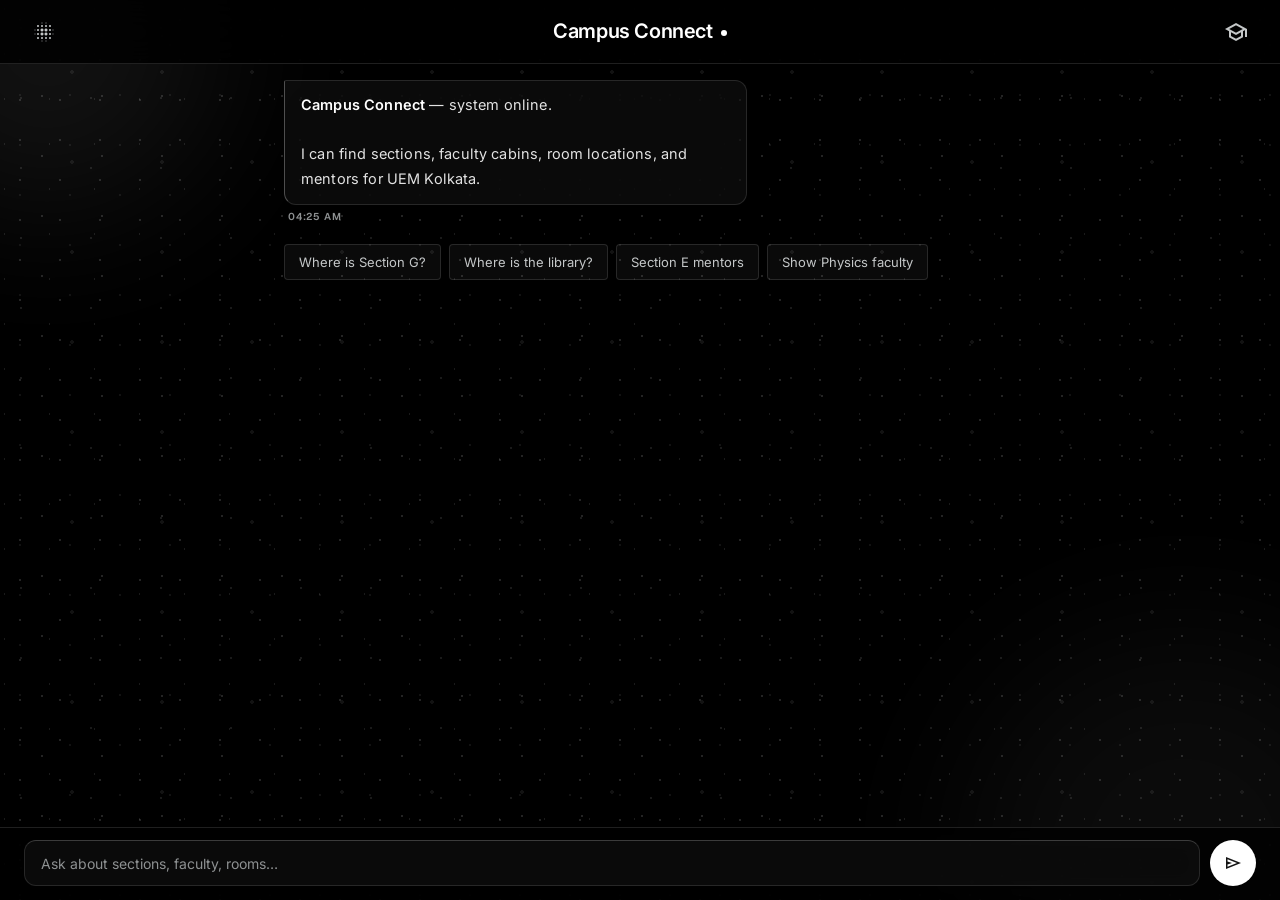
==== commit e2143495: "feat: full mobile optimisation - safe areas, dvh, iOS keyboard fix, touch targets, scroll fix" ====
--- a/frontend/index.html
+++ b/frontend/index.html
@@ -2,7 +2,12 @@
 <html lang="en" class="dark">
 <head>
     <meta charset="UTF-8" />
-    <meta name="viewport" content="width=device-width, initial-scale=1.0" />
+    <!-- Mobile: no zoom, viewport-fit=cover for notch/home-indicator safe areas -->
+    <meta name="viewport" content="width=device-width, initial-scale=1.0, maximum-scale=1.0, viewport-fit=cover" />
+    <meta name="theme-color" content="#000000" />
+    <meta name="mobile-web-app-capable" content="yes" />
+    <meta name="apple-mobile-web-app-capable" content="yes" />
+    <meta name="apple-mobile-web-app-status-bar-style" content="black-translucent" />
     <title>Campus Connect — UEM Kolkata</title>
     <meta name="description" content="Campus Connect is the official AI assistant for UEM Kolkata. Find sections, faculty cabins, and room locations." />
 
@@ -20,32 +25,32 @@
     <div class="drifting-dots"></div>
 
     <!-- Ambient blobs -->
-    <div class="fixed inset-0 z-[-1] overflow-hidden pointer-events-none">
-        <div class="ambient-blob" style="width:400px;height:400px;top:-15%;left:-10%;"></div>
-        <div class="ambient-blob" style="width:500px;height:500px;bottom:-20%;right:-10%;background:#a0a0a0;"></div>
+    <div class="blobs-layer">
+        <div class="ambient-blob blob-top"></div>
+        <div class="ambient-blob blob-bottom"></div>
     </div>
 
     <!-- ── Header ── -->
     <header class="top-bar">
-        <button class="icon-btn" id="menuBtn" aria-label="Menu" title="Quick topics">
+        <button class="icon-btn" id="menuBtn" aria-label="Quick topics">
             <span class="material-symbols-outlined">blur_on</span>
         </button>
         <div class="brand">
             <h1>Campus Connect</h1>
-            <div class="pulse-dot" id="statusDot"></div>
+            <div class="pulse-dot"></div>
         </div>
-        <button class="icon-btn" id="settingsBtn" aria-label="Settings" title="UEM Kolkata">
+        <button class="icon-btn" id="settingsBtn" aria-label="UEM Kolkata">
             <span class="material-symbols-outlined">school</span>
         </button>
     </header>
 
-    <!-- ── Suggested prompt chips (shown below header on menu tap) ── -->
+    <!-- ── Collapsible chips bar ── -->
     <div class="chips-bar" id="chipsBar">
-        <button class="chip" onclick="window.UI.quickSend('Where is Section A?')">📍 Sections</button>
-        <button class="chip" onclick="window.UI.quickSend('Show all Physics faculty')">👨‍🏫 Faculty</button>
-        <button class="chip" onclick="window.UI.quickSend('Where is the library?')">📚 Library</button>
-        <button class="chip" onclick="window.UI.quickSend('Where is the cafeteria?')">🍽️ Cafeteria</button>
-        <button class="chip" onclick="window.UI.quickSend('Who are the mentors for Section E?')">🧑‍🏫 Mentors</button>
+        <button class="chip" onclick="UI.quickSend('Where is Section A?')">📍 Sections</button>
+        <button class="chip" onclick="UI.quickSend('Show all Physics faculty')">👨‍🏫 Faculty</button>
+        <button class="chip" onclick="UI.quickSend('Where is the library?')">📚 Library</button>
+        <button class="chip" onclick="UI.quickSend('Where is the cafeteria?')">🍽️ Cafeteria</button>
+        <button class="chip" onclick="UI.quickSend('Who are the mentors for Section E?')">🧑‍🏫 Mentors</button>
     </div>
 
     <!-- ── Chat stream ── -->
@@ -57,8 +62,13 @@
             <input
                 id="userInput"
                 type="text"
+                inputmode="text"
+                enterkeyhint="send"
                 placeholder="Ask about sections, faculty, rooms…"
                 autocomplete="off"
+                autocorrect="off"
+                autocapitalize="sentences"
+                spellcheck="false"
             />
             <div class="cursor-blink"></div>
         </div>
@@ -82,6 +92,19 @@
             document.getElementById('menuBtn').addEventListener('click', () => {
                 document.getElementById('chipsBar').classList.toggle('open');
             });
+
+            // Close chips bar when tapping outside
+            document.getElementById('chatMessages').addEventListener('click', () => {
+                document.getElementById('chipsBar').classList.remove('open');
+            });
+
+            // iOS keyboard: scroll to bottom when keyboard opens
+            if ('visualViewport' in window) {
+                window.visualViewport.addEventListener('resize', () => {
+                    const stream = document.getElementById('chatMessages');
+                    stream.scrollTop = stream.scrollHeight;
+                });
+            }
         });
     </script>
 </body>
--- a/frontend/style.css
+++ b/frontend/style.css
@@ -1,14 +1,11 @@
 /* ===================================================
    Campus Connect — style.css
    Design System: Obsidian Glass / Dark Noir
-   Monochromatic • Glassmorphism • Inter + Geist
+   Fully Mobile-Optimised  •  iOS + Android Safe Areas
    =================================================== */
-
-/* ── Google Fonts already loaded via <link> ── */
 
 /* ── Design Tokens ─────────────────────────────── */
 :root {
-    /* Surfaces */
     --bg:                  #000000;
     --surface:             #131313;
     --surface-dim:         #131313;
@@ -18,131 +15,127 @@
     --surface-high:        #2a2a2a;
     --surface-highest:     #353535;
 
-    /* Text */
     --on-surface:          #e2e2e2;
     --on-surface-variant:  #c4c7c8;
     --secondary-text:      #8e9192;
 
-    /* Primary = white */
     --primary:             #ffffff;
     --on-primary:          #131313;
 
-    /* Glass */
     --glass-fill:          rgba(255, 255, 255, 0.04);
     --glass-fill-high:     rgba(255, 255, 255, 0.08);
     --glass-border:        rgba(255, 255, 255, 0.12);
     --glass-blur:          20px;
-
-    /* Outline */
     --outline:             #444748;
 
-    /* Typography */
     --font-body:           'Inter', sans-serif;
     --font-mono:           'Geist', monospace;
 
-    /* Spacing unit */
-    --unit:                8px;
-    --gutter:              16px;
-    --pad:                 24px;
-    --max-w:               720px;
-
-    /* Radius — soft-brutalist */
+    --unit:  8px;
+    --gutter: 16px;
+    --pad:    20px;
+    --max-w:  720px;
+
+    /* Safe area insets (iOS notch / home indicator) */
+    --safe-top:    env(safe-area-inset-top,    0px);
+    --safe-bottom: env(safe-area-inset-bottom, 0px);
+    --safe-left:   env(safe-area-inset-left,   0px);
+    --safe-right:  env(safe-area-inset-right,  0px);
+
+    /* Bar heights */
+    --topbar-h:  calc(56px + var(--safe-top));
+    --inputbar-h: 70px;
+
+    /* Radius */
     --r-sm:   2px;
     --r-md:   4px;
-    --r-lg:   8px;
+    --r-lg:   12px;
     --r-full: 9999px;
 }
 
 /* ── Reset ──────────────────────────────────────── */
 *, *::before, *::after {
     box-sizing: border-box;
-    margin: 0;
-    padding: 0;
-}
-
-html { height: 100%; }
+    margin: 0; padding: 0;
+    -webkit-tap-highlight-color: transparent;
+}
+
+html {
+    height: 100%;
+    /* Prevent iOS font size inflation */
+    -webkit-text-size-adjust: 100%;
+    text-size-adjust: 100%;
+}
 
 body {
     font-family: var(--font-body);
-    font-size: 14px;
+    font-size: 15px;
     line-height: 1.55;
     letter-spacing: 0.01em;
     color: var(--on-surface);
     background: var(--bg);
-    min-height: 100dvh;
+    /* Use dvh so it adapts when mobile browser chrome appears/disappears */
+    height: 100dvh;
     overflow: hidden;
     display: flex;
     flex-direction: column;
-}
-
-/* ── Drifting dots background ───────────────────── */
+    /* Prevent rubber-band scroll on iOS from showing white background */
+    overscroll-behavior: none;
+}
+
+/* ── Dot background — static, no animation for perf ─ */
 .drifting-dots {
     position: fixed;
     inset: 0;
     z-index: -1;
     pointer-events: none;
     background-image:
-        radial-gradient(circle at 10% 20%, rgba(255,255,255,.15) 1px,   transparent 1px),
-        radial-gradient(circle at 70% 60%, rgba(255,255,255,.20) 1.5px, transparent 1.5px),
-        radial-gradient(circle at 40% 90%, rgba(255,255,255,.10) 1px,   transparent 1px),
-        radial-gradient(circle at 90% 10%, rgba(255,255,255,.25) 0.5px, transparent 0.5px),
-        radial-gradient(circle at 30% 40%, rgba(255,255,255,.15) 1.5px, transparent 1.5px),
-        radial-gradient(circle at 80% 80%, rgba(255,255,255,.10) 2px,   transparent 2px),
-        radial-gradient(circle at 50% 50%, rgba(255,255,255,.20) 1px,   transparent 1px);
+        radial-gradient(circle at 10% 20%, rgba(255,255,255,.10) 1px,   transparent 1px),
+        radial-gradient(circle at 70% 60%, rgba(255,255,255,.14) 1.5px, transparent 1.5px),
+        radial-gradient(circle at 40% 90%, rgba(255,255,255,.07) 1px,   transparent 1px),
+        radial-gradient(circle at 90% 10%, rgba(255,255,255,.18) 0.5px, transparent 0.5px),
+        radial-gradient(circle at 30% 40%, rgba(255,255,255,.10) 1.5px, transparent 1.5px),
+        radial-gradient(circle at 80% 80%, rgba(255,255,255,.07) 2px,   transparent 2px),
+        radial-gradient(circle at 50% 50%, rgba(255,255,255,.14) 1px,   transparent 1px);
     background-size: 45px 45px, 60px 60px, 50px 50px, 30px 30px, 70px 70px, 90px 90px, 40px 40px;
-    animation: drift-bg 120s linear infinite;
-}
-
-@keyframes drift-bg {
-    0%   { background-position: 0 0,    0 0,    0 0,      0 0,      0 0,      0 0,     0 0; }
-    100% { background-position: 450px 450px, 600px 600px, -500px 500px, 300px -300px, -700px -700px, 900px 900px, -400px 400px; }
-}
-
-/* Ambient blobs */
+}
+
+/* ── Ambient blobs ───────────────────────────────── */
+.blobs-layer {
+    position: fixed;
+    inset: 0;
+    z-index: -1;
+    overflow: hidden;
+    pointer-events: none;
+}
 .ambient-blob {
     position: absolute;
     border-radius: 50%;
     filter: blur(80px);
-    opacity: 0.12;
-    z-index: -1;
-    pointer-events: none;
+    opacity: 0.07;
     background: #ffffff;
 }
-
-/* ── Glass utilities ────────────────────────────── */
-.glass {
-    background: var(--glass-fill);
-    backdrop-filter: blur(var(--glass-blur));
-    -webkit-backdrop-filter: blur(var(--glass-blur));
-    border: 1px solid var(--glass-border);
-}
-
-.glass-high {
-    background: var(--glass-fill-high);
-    backdrop-filter: blur(var(--glass-blur));
-    -webkit-backdrop-filter: blur(var(--glass-blur));
-    border: 1px solid var(--glass-border);
-    box-shadow: 0 0 20px rgba(255,255,255,.05);
-}
+.blob-top    { width: 350px; height: 350px; top: -15%;  left: -10%; }
+.blob-bottom { width: 450px; height: 450px; bottom: -20%; right: -10%; background: #a0a0a0; }
 
 /* ── Top bar ────────────────────────────────────── */
 .top-bar {
+    /* Fixed + safe-area-inset-top for notch */
     position: fixed;
-    top: 0;
-    left: 0;
-    right: 0;
+    top: 0; left: 0; right: 0;
     z-index: 50;
-    height: 64px;
-    background: rgba(0,0,0,.80);
+    height: var(--topbar-h);
+    padding-top: var(--safe-top);
+    padding-left: max(var(--pad), var(--safe-left));
+    padding-right: max(var(--pad), var(--safe-right));
+    padding-bottom: 0;
+    background: rgba(0,0,0,.85);
     backdrop-filter: blur(20px);
     -webkit-backdrop-filter: blur(20px);
     border-bottom: 1px solid var(--glass-border);
-    box-shadow: 0 0 20px rgba(255,255,255,.04);
     display: flex;
     align-items: center;
     justify-content: space-between;
-    padding: 0 var(--pad);
-    max-width: 100%;
 }
 
 .brand {
@@ -150,100 +143,113 @@
     align-items: center;
     gap: 8px;
 }
-
 .brand h1 {
-    font-family: var(--font-body);
-    font-size: 20px;
+    font-size: 18px;
     font-weight: 600;
     letter-spacing: -0.02em;
     color: var(--primary);
-}
-
+    font-family: var(--font-body);
+}
 .pulse-dot {
-    width: 7px; height: 7px;
+    width: 6px; height: 6px;
     border-radius: 50%;
     background: var(--primary);
+    margin-top: 2px;
     animation: pulse 2s cubic-bezier(.4,0,.6,1) infinite;
-    margin-top: 2px;
-}
-
+}
 @keyframes pulse {
     0%, 100% { opacity: 1; }
     50%       { opacity: .25; }
 }
 
+/* Touch-friendly icon buttons — min 44×44px tap target */
 .icon-btn {
     background: transparent;
     border: none;
     cursor: pointer;
     color: var(--on-surface-variant);
-    padding: 8px;
+    /* 44px tap target, visually 32px */
+    min-width: 44px;
+    min-height: 44px;
+    display: flex;
+    align-items: center;
+    justify-content: center;
     border-radius: var(--r-full);
-    display: flex;
-    align-items: center;
-    justify-content: center;
-    transition: background .15s, color .15s, transform .1s;
-}
-.icon-btn:hover  { background: rgba(255,255,255,.08); color: var(--primary); }
-.icon-btn:active { transform: scale(.92); }
-
-/* ── Chips bar (quick topics) ───────────────────── */
+    transition: background .15s, color .15s;
+}
+.icon-btn:active { background: rgba(255,255,255,.1); color: var(--primary); }
+
+/* ── Chips bar ──────────────────────────────────── */
 .chips-bar {
     position: fixed;
-    top: 64px;
+    top: var(--topbar-h);
     left: 0; right: 0;
     z-index: 40;
     display: flex;
-    gap: 6px;
-    padding: 0 var(--gutter);
-    background: rgba(0,0,0,.75);
+    gap: 8px;
+    padding-left: max(var(--gutter), var(--safe-left));
+    padding-right: max(var(--gutter), var(--safe-right));
+    background: rgba(0,0,0,.80);
     backdrop-filter: blur(20px);
     -webkit-backdrop-filter: blur(20px);
     border-bottom: 1px solid var(--outline);
     overflow-x: auto;
+    -webkit-overflow-scrolling: touch;
     max-height: 0;
     opacity: 0;
-    transition: max-height .3s ease, opacity .3s ease, padding .3s ease;
+    pointer-events: none;
+    transition: max-height .25s ease, opacity .25s ease, padding .25s ease;
     scrollbar-width: none;
 }
 .chips-bar::-webkit-scrollbar { display: none; }
 .chips-bar.open {
-    max-height: 56px;
+    max-height: 60px;
     opacity: 1;
     padding-top: 10px;
     padding-bottom: 10px;
+    pointer-events: auto;
 }
 
 .chip {
     flex-shrink: 0;
+    /* 36px height — comfortable touch target */
+    height: 36px;
+    display: flex;
+    align-items: center;
     background: var(--glass-fill);
     border: 1px solid var(--glass-border);
     color: var(--on-surface-variant);
-    padding: 4px 14px;
+    padding: 0 14px;
     border-radius: var(--r-md);
     font-family: var(--font-mono);
     font-size: 11px;
     font-weight: 600;
-    letter-spacing: 0.08em;
+    letter-spacing: 0.06em;
     text-transform: uppercase;
     cursor: pointer;
     white-space: nowrap;
-    transition: background .15s, color .15s, border-color .15s;
-}
-.chip:hover {
+    transition: background .15s, color .15s;
+}
+.chip:active {
     background: rgba(255,255,255,.12);
     color: var(--primary);
-    border-color: rgba(255,255,255,.3);
 }
 
 /* ── Chat stream ────────────────────────────────── */
 .chat-stream {
     flex: 1;
+    min-height: 0;           /* CRITICAL — enables overflow-y:auto in flex */
     overflow-y: auto;
-    padding: 88px var(--gutter) 120px;
+    -webkit-overflow-scrolling: touch; /* iOS momentum scroll */
+    overscroll-behavior: contain;
+    /* top: topbar-h, bottom: inputbar-h + home indicator */
+    padding-top: calc(var(--topbar-h) + 16px);
+    padding-bottom: calc(var(--inputbar-h) + var(--safe-bottom) + 16px);
+    padding-left: max(var(--gutter), var(--safe-left));
+    padding-right: max(var(--gutter), var(--safe-right));
     display: flex;
     flex-direction: column;
-    gap: 20px;
+    gap: 16px;
     max-width: var(--max-w);
     width: 100%;
     margin: 0 auto;
@@ -256,91 +262,68 @@
     display: flex;
     flex-direction: column;
     gap: 4px;
-    max-width: 85%;
-    animation: fadeUp .25s ease;
-}
-
+    max-width: 88%;
+    animation: fadeUp .2s ease;
+}
 @keyframes fadeUp {
-    from { opacity: 0; transform: translateY(10px); }
+    from { opacity: 0; transform: translateY(8px); }
     to   { opacity: 1; transform: translateY(0); }
 }
 
-/* Bot message — left, glass panel */
-.msg.bot {
-    align-items: flex-start;
-    align-self: flex-start;
-}
+/* Bot — left aligned */
+.msg.bot  { align-items: flex-start; align-self: flex-start; }
+.msg.user { align-items: flex-end;   align-self: flex-end; }
 
 .msg.bot .bubble {
     background: var(--glass-fill);
     backdrop-filter: blur(var(--glass-blur));
     -webkit-backdrop-filter: blur(var(--glass-blur));
     border: 1px solid var(--glass-border);
-    border-left: 1px solid rgba(255,255,255,.25);
+    border-left: 1px solid rgba(255,255,255,.28);
     border-radius: var(--r-lg);
     border-top-left-radius: var(--r-sm);
-    padding: 14px 18px;
+    padding: 12px 16px;
     color: var(--on-surface);
     font-size: 14px;
-    line-height: 1.65;
-}
-
-/* User message — right, slightly more opaque */
-.msg.user {
-    align-items: flex-end;
-    align-self: flex-end;
+    line-height: 1.7;
+    word-break: break-word;
 }
 
 .msg.user .bubble {
     background: var(--surface-high);
     border-radius: var(--r-lg);
     border-top-right-radius: var(--r-sm);
-    padding: 14px 18px;
+    padding: 12px 16px;
     color: var(--on-surface);
     font-size: 14px;
-    line-height: 1.65;
-}
-
-/* Timestamp under each message */
+    line-height: 1.7;
+    word-break: break-word;
+}
+
 .msg-time {
-    font-family: var(--font-mono);
-    font-size: 11px;
-    font-weight: 600;
-    letter-spacing: 0.08em;
-    text-transform: uppercase;
-    color: var(--secondary-text);
-    padding: 0 4px;
-}
-
-/* Content styles inside bubbles */
-.bubble strong  { color: var(--primary); font-weight: 600; }
-.bubble em      { color: var(--on-surface-variant); }
-.bubble hr      { border: none; border-top: 1px solid var(--outline); margin: 10px 0; }
-
-/* AI badge */
-.ai-badge {
-    display: inline-block;
-    font-family: var(--font-mono);
-    font-size: 10px;
-    font-weight: 600;
-    letter-spacing: 0.1em;
-    text-transform: uppercase;
-    color: var(--secondary-text);
-    border: 1px solid var(--outline);
-    padding: 2px 8px;
-    border-radius: var(--r-sm);
-    margin-bottom: 8px;
-}
-
-/* Dept tags inside bubbles */
-.dept-tag {
-    display: inline-block;
     font-family: var(--font-mono);
     font-size: 10px;
     font-weight: 600;
     letter-spacing: 0.08em;
     text-transform: uppercase;
     color: var(--secondary-text);
+    padding: 0 4px;
+}
+
+/* Bubble content styles */
+.bubble strong { color: var(--primary); font-weight: 600; }
+.bubble em     { color: var(--on-surface-variant); }
+.bubble hr     { border: none; border-top: 1px solid var(--outline); margin: 10px 0; }
+
+/* Dept tags */
+.dept-tag {
+    display: inline-block;
+    font-family: var(--font-mono);
+    font-size: 10px;
+    font-weight: 600;
+    letter-spacing: 0.06em;
+    text-transform: uppercase;
+    color: var(--secondary-text);
     border: 1px solid var(--outline);
     padding: 2px 8px;
     border-radius: var(--r-sm);
@@ -351,69 +334,67 @@
 .quick-replies {
     display: flex;
     flex-wrap: wrap;
-    gap: 6px;
+    gap: 8px;
     padding: 4px 0 0 0;
     align-self: flex-start;
-}
-
+    max-width: 100%;
+}
 .quick-btn {
+    /* 36px touch target */
+    height: 36px;
+    display: flex;
+    align-items: center;
     background: var(--glass-fill);
     border: 1px solid var(--glass-border);
     color: var(--on-surface-variant);
-    padding: 5px 14px;
+    padding: 0 14px;
     border-radius: var(--r-md);
-    font-family: var(--font-mono);
-    font-size: 11px;
-    font-weight: 600;
-    letter-spacing: 0.08em;
-    text-transform: uppercase;
+    font-family: var(--font-body);
+    font-size: 13px;
     cursor: pointer;
     transition: background .15s, color .15s;
-    font-family: var(--font-body);
-    text-transform: none;
-    letter-spacing: normal;
-    font-size: 12px;
-}
-.quick-btn:hover {
+    white-space: nowrap;
+}
+.quick-btn:active {
     background: rgba(255,255,255,.1);
     color: var(--primary);
-    border-color: rgba(255,255,255,.25);
-}
-
-/* ── Typing indicator ───────────────────────────── */
+}
+
+/* ── Typing indicator (blinking cursor) ─────────── */
 #typing-indicator .bubble {
     display: flex;
     align-items: center;
-    height: 48px;
-    padding: 14px 18px;
-}
-
+    min-height: 46px;
+}
 .cursor-block {
     width: 8px; height: 18px;
     background: var(--primary);
-    animation: blink-block 1s step-end infinite;
     border-radius: 1px;
-}
-
-@keyframes blink-block {
+    animation: blink 1s step-end infinite;
+}
+@keyframes blink {
     0%, 100% { opacity: 1; }
     50%       { opacity: 0; }
 }
 
 /* ── Input bar ──────────────────────────────────── */
 .input-bar {
+    /* Fixed at bottom, above home indicator */
     position: fixed;
     bottom: 0; left: 0; right: 0;
-    z-index: 40;
-    background: rgba(0,0,0,.50);
-    backdrop-filter: blur(40px);
-    -webkit-backdrop-filter: blur(40px);
+    z-index: 50;
+    background: rgba(0,0,0,.75);
+    backdrop-filter: blur(30px);
+    -webkit-backdrop-filter: blur(30px);
     border-top: 1px solid var(--glass-border);
-    padding: 14px var(--gutter);
-    display: flex;
-    align-items: center;
-    gap: var(--unit);
-    max-width: 100%;
+    /* Respect home indicator */
+    padding-bottom: max(14px, var(--safe-bottom));
+    padding-top: 12px;
+    padding-left: max(var(--gutter), var(--safe-left));
+    padding-right: max(var(--gutter), var(--safe-right));
+    display: flex;
+    align-items: center;
+    gap: 10px;
 }
 
 .input-wrap {
@@ -423,16 +404,16 @@
     gap: 6px;
     background: var(--glass-fill);
     border: 1px solid var(--glass-border);
-    border-top-color: rgba(255,255,255,.22);
+    border-top-color: rgba(255,255,255,.20);
     border-radius: var(--r-lg);
-    padding: 12px 18px;
-    backdrop-filter: blur(20px);
-    -webkit-backdrop-filter: blur(20px);
+    padding: 0 16px;
+    min-height: 46px;
+    backdrop-filter: blur(10px);
+    -webkit-backdrop-filter: blur(10px);
     transition: border-color .2s;
 }
-
 .input-wrap:focus-within {
-    border-color: rgba(255,255,255,.28);
+    border-color: rgba(255,255,255,.30);
 }
 
 #userInput {
@@ -442,27 +423,23 @@
     outline: none;
     color: var(--on-surface);
     font-family: var(--font-body);
-    font-size: 14px;
+    /* 16px MINIMUM prevents iOS auto-zoom on focus */
+    font-size: 16px;
     line-height: 1.5;
-    caret-color: transparent; /* use custom cursor */
-}
-
+    caret-color: var(--primary);
+    /* Remove iOS default styling */
+    -webkit-appearance: none;
+    appearance: none;
+}
 #userInput::placeholder { color: var(--secondary-text); }
 
-.cursor-blink {
-    width: 2px; height: 16px;
-    background: var(--primary);
-    border-radius: 1px;
-    flex-shrink: 0;
-    animation: blink-block 1s step-end infinite;
-    opacity: 0;
-    transition: opacity .1s;
-}
-
-.input-wrap:focus-within .cursor-blink { opacity: 1; }
-
+/* Hide the blinking cursor div on mobile — use native caret */
+.cursor-blink { display: none; }
+
+/* Send button — 46px touch target */
 .send-btn {
     width: 46px; height: 46px;
+    min-width: 46px;
     border-radius: var(--r-full);
     background: var(--primary);
     color: var(--on-primary);
@@ -471,14 +448,13 @@
     display: flex;
     align-items: center;
     justify-content: center;
-    transition: background .15s, transform .1s;
+    transition: transform .1s, background .15s;
     flex-shrink: 0;
 }
-.send-btn:hover  { background: rgba(255,255,255,.85); }
-.send-btn:active { transform: scale(.93); }
+.send-btn:active { transform: scale(.92); background: rgba(255,255,255,.85); }
 .send-btn .material-symbols-outlined { font-size: 20px; }
 
-/* ── Error state ────────────────────────────────── */
+/* ── Error ───────────────────────────────────────── */
 .error-msg {
     color: #ffb4ab;
     font-size: 13px;
@@ -488,12 +464,46 @@
     letter-spacing: 0.05em;
 }
 
-/* ── Responsive ─────────────────────────────────── */
+/* ── Desktop enhancements (≥640px) ─────────────── */
 @media (min-width: 640px) {
-    body { font-size: 16px; }
-    .chat-stream { padding: 92px var(--pad) 120px; }
+    :root {
+        --topbar-h:   64px;
+        --inputbar-h: 78px;
+        --gutter:     24px;
+        --pad:        24px;
+    }
+
+    body { font-size: 15px; }
+
+    .brand h1    { font-size: 20px; }
+    .icon-btn    { min-width: 40px; min-height: 40px; }
+    .icon-btn:hover { background: rgba(255,255,255,.08); color: var(--primary); }
+
     .msg { max-width: 72%; }
-    .input-bar { padding: 16px var(--pad); }
-    .brand h1 { font-size: 22px; }
-    #userInput { font-size: 15px; }
-}
+    .msg.bot  .bubble,
+    .msg.user .bubble { font-size: 14.5px; }
+
+    /* Show blinking cursor on desktop */
+    .cursor-blink {
+        display: block;
+        width: 2px; height: 16px;
+        background: var(--primary);
+        border-radius: 1px;
+        flex-shrink: 0;
+        animation: blink 1s step-end infinite;
+        opacity: 0;
+        transition: opacity .1s;
+    }
+    .input-wrap:focus-within .cursor-blink { opacity: 1; }
+
+    /* Standard caret hidden on desktop, use cursor-blink instead */
+    #userInput { font-size: 14px; caret-color: transparent; }
+
+    .send-btn:hover { background: rgba(255,255,255,.85); }
+}
+
+/* ── Large screens (≥1024px) ────────────────────── */
+@media (min-width: 1024px) {
+    :root { --max-w: 760px; }
+    .msg { max-width: 65%; }
+}
